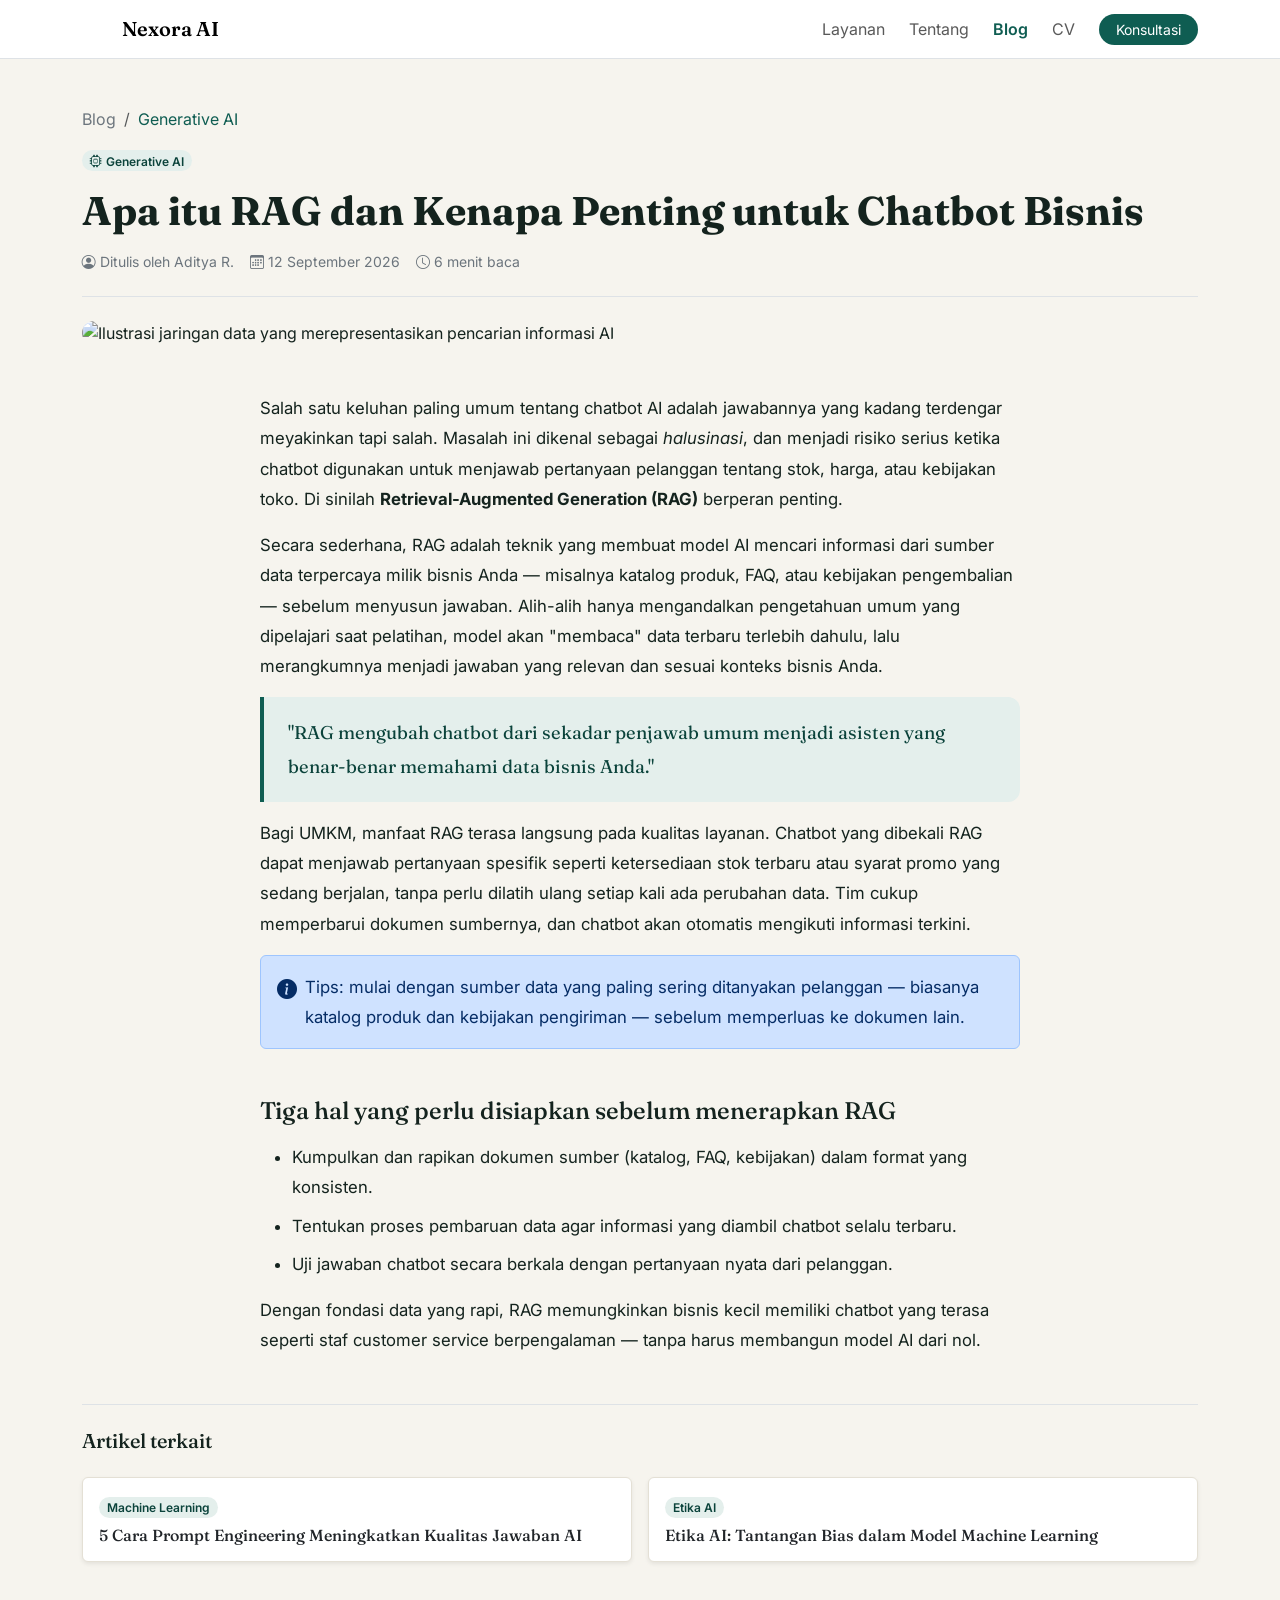
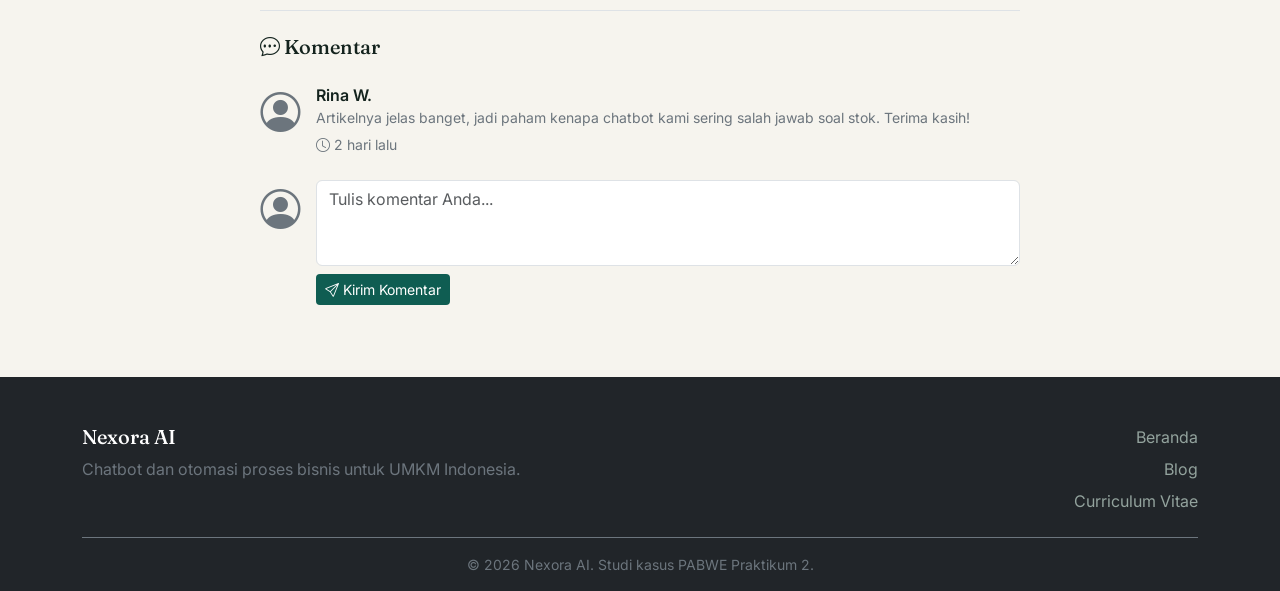
==== blog-detail.html @ dffb04f4 "Upload pertama" ====
<!doctype html>
<html lang="id">
  <head>
    <meta charset="UTF-8" />
    <meta name="viewport" content="width=device-width, initial-scale=1.0" />
    <title>Apa itu RAG dan Kenapa Penting untuk Chatbot Bisnis — Nexora AI</title>

    <link
      href="https://cdn.jsdelivr.net/npm/bootstrap@5.3.8/dist/css/bootstrap.min.css"
      rel="stylesheet"
      crossorigin="anonymous"
    />
    <link
      rel="stylesheet"
      href="https://cdn.jsdelivr.net/npm/bootstrap-icons@1.13.1/font/bootstrap-icons.min.css"
    />
    <link rel="preconnect" href="https://fonts.googleapis.com" />
    <link
      href="https://fonts.googleapis.com/css2?family=Fraunces:opsz,wght@9..144,600;9..144,700&family=Inter:wght@400;500;600;700&display=swap"
      rel="stylesheet"
    />

    <style>
      :root {
        --brand: #0f5d52;
        --brand-dark: #0b433b;
        --brand-soft: #e4efec;
        --accent: #f2a93b;
        --ink: #14231e;
      }
      html { scroll-behavior: smooth; }
      body { font-family: "Inter", sans-serif; color: var(--ink); background: #f6f4ee; }
      h1, h2, h3, .brand-font { font-family: "Fraunces", serif; }
      .navbar-brand { font-family: "Fraunces", serif; font-weight: 600; }
      .btn-brand { background: var(--brand); color: #fff; }
      .btn-brand:hover { background: var(--brand-dark); color: #fff; }
      .text-brand { color: var(--brand) !important; }
      .bg-brand-soft { background: var(--brand-soft) !important; }
      .badge-tag { background: var(--brand-soft); color: var(--brand-dark); font-weight: 600; }
      .cover-full { width: 100%; max-height: 420px; object-fit: cover; border-radius: 1rem; }
      article.post-body { max-width: 760px; margin-inline: auto; font-size: 1.05rem; line-height: 1.8; }
      article.post-body blockquote { border-left: 4px solid var(--brand); background: var(--brand-soft); padding: 1.2rem 1.5rem; border-radius: 0 .75rem .75rem 0; font-family: "Fraunces", serif; font-size: 1.15rem; color: var(--brand-dark); }
      .related-card { transition: transform .2s ease; border: 1px solid #e4e0d5; }
      .related-card:hover { transform: translateY(-4px); }
      footer a { color: #93a39d; text-decoration: none; }
      footer a:hover { color: var(--accent); }
    </style>
  </head>

  <body>
    <!-- ===================== NAVBAR ===================== -->
    <nav class="navbar navbar-expand-lg sticky-top bg-white border-bottom">
      <div class="container">
        <a class="navbar-brand d-flex align-items-center gap-2" href="index.html">
          <span class="d-inline-flex align-items-center justify-content-center bg-brand rounded" style="width:32px;height:32px;">
            <svg width="18" height="18" viewBox="0 0 24 24" fill="none" xmlns="http://www.w3.org/2000/svg">
              <path d="M12 3L20 7.5V16.5L12 21L4 16.5V7.5L12 3Z" stroke="white" stroke-width="1.6" stroke-linejoin="round"/>
              <circle cx="12" cy="12" r="2.4" fill="white"/>
            </svg>
          </span>
          Nexora AI
        </a>
        <button class="navbar-toggler" type="button" data-bs-toggle="collapse" data-bs-target="#navMain">
          <span class="navbar-toggler-icon"></span>
        </button>
        <div class="collapse navbar-collapse" id="navMain">
          <ul class="navbar-nav ms-auto align-items-lg-center gap-lg-2">
            <li class="nav-item"><a class="nav-link" href="index.html#layanan">Layanan</a></li>
            <li class="nav-item"><a class="nav-link" href="index.html#tentang">Tentang</a></li>
            <li class="nav-item"><a class="nav-link active fw-semibold text-brand" href="blog.html">Blog</a></li>
            <li class="nav-item"><a class="nav-link" href="cv.html">CV</a></li>
            <li class="nav-item ms-lg-2">
              <a class="btn btn-brand btn-sm rounded-pill px-3" href="index.html#kontak">Konsultasi</a>
            </li>
          </ul>
        </div>
      </div>
    </nav>

    <main class="py-5">
      <div class="container">
        <!-- Breadcrumb -->
        <nav aria-label="breadcrumb" class="mb-3">
          <ol class="breadcrumb small">
            <li class="breadcrumb-item"><a href="blog.html" class="text-secondary text-decoration-none">Blog</a></li>
            <li class="breadcrumb-item active text-brand" aria-current="page">Generative AI</li>
          </ol>
        </nav>

        <span class="badge badge-tag rounded-pill mb-3"><i class="bi bi-cpu me-1"></i>Generative AI</span>
        <h1 class="fw-bold mb-3">Apa itu RAG dan Kenapa Penting untuk Chatbot Bisnis</h1>

        <div class="d-flex flex-wrap align-items-center gap-3 text-secondary small mb-4 pb-4 border-bottom">
          <span><i class="bi bi-person-circle me-1"></i>Ditulis oleh Aditya R.</span>
          <span><i class="bi bi-calendar3 me-1"></i>12 September 2026</span>
          <span><i class="bi bi-clock me-1"></i>6 menit baca</span>
        </div>

        <img
          src="https://images.unsplash.com/photo-1677442136019-21780ecad995?q=80&w=1400&auto=format&fit=crop"
          class="cover-full mb-5"
          alt="Ilustrasi jaringan data yang merepresentasikan pencarian informasi AI"
        />

        <article class="post-body">
          <p>
            Salah satu keluhan paling umum tentang chatbot AI adalah jawabannya
            yang kadang terdengar meyakinkan tapi salah. Masalah ini dikenal
            sebagai <em>halusinasi</em>, dan menjadi risiko serius ketika
            chatbot digunakan untuk menjawab pertanyaan pelanggan tentang
            stok, harga, atau kebijakan toko. Di sinilah <strong>Retrieval-Augmented
            Generation (RAG)</strong> berperan penting.
          </p>

          <p>
            Secara sederhana, RAG adalah teknik yang membuat model AI mencari
            informasi dari sumber data terpercaya milik bisnis Anda —
            misalnya katalog produk, FAQ, atau kebijakan pengembalian —
            sebelum menyusun jawaban. Alih-alih hanya mengandalkan pengetahuan
            umum yang dipelajari saat pelatihan, model akan "membaca" data
            terbaru terlebih dahulu, lalu merangkumnya menjadi jawaban yang
            relevan dan sesuai konteks bisnis Anda.
          </p>

          <blockquote>
            "RAG mengubah chatbot dari sekadar penjawab umum menjadi asisten
            yang benar-benar memahami data bisnis Anda."
          </blockquote>

          <p>
            Bagi UMKM, manfaat RAG terasa langsung pada kualitas layanan.
            Chatbot yang dibekali RAG dapat menjawab pertanyaan spesifik
            seperti ketersediaan stok terbaru atau syarat promo yang sedang
            berjalan, tanpa perlu dilatih ulang setiap kali ada perubahan
            data. Tim cukup memperbarui dokumen sumbernya, dan chatbot akan
            otomatis mengikuti informasi terkini.
          </p>

          <div class="alert alert-primary d-flex gap-2" role="alert">
            <i class="bi bi-info-circle-fill fs-5"></i>
            <div>
              Tips: mulai dengan sumber data yang paling sering ditanyakan
              pelanggan — biasanya katalog produk dan kebijakan pengiriman —
              sebelum memperluas ke dokumen lain.
            </div>
          </div>

          <h2 class="h4 mt-5 mb-3">Tiga hal yang perlu disiapkan sebelum menerapkan RAG</h2>
          <ul>
            <li class="mb-2">Kumpulkan dan rapikan dokumen sumber (katalog, FAQ, kebijakan) dalam format yang konsisten.</li>
            <li class="mb-2">Tentukan proses pembaruan data agar informasi yang diambil chatbot selalu terbaru.</li>
            <li class="mb-2">Uji jawaban chatbot secara berkala dengan pertanyaan nyata dari pelanggan.</li>
          </ul>

          <p>
            Dengan fondasi data yang rapi, RAG memungkinkan bisnis kecil
            memiliki chatbot yang terasa seperti staf customer service
            berpengalaman — tanpa harus membangun model AI dari nol.
          </p>
        </article>

        <!-- Artikel terkait -->
        <section class="mt-5 pt-4 border-top">
          <h2 class="h5 mb-4">Artikel terkait</h2>
          <div class="row g-3">
            <div class="col-md-6">
              <a href="blog-detail.html" class="text-decoration-none text-dark">
                <div class="card related-card h-100 shadow-sm">
                  <div class="card-body">
                    <span class="badge badge-tag rounded-pill mb-2">Machine Learning</span>
                    <h3 class="h6 mb-0">5 Cara Prompt Engineering Meningkatkan Kualitas Jawaban AI</h3>
                  </div>
                </div>
              </a>
            </div>
            <div class="col-md-6">
              <a href="blog-detail.html" class="text-decoration-none text-dark">
                <div class="card related-card h-100 shadow-sm">
                  <div class="card-body">
                    <span class="badge badge-tag rounded-pill mb-2">Etika AI</span>
                    <h3 class="h6 mb-0">Etika AI: Tantangan Bias dalam Model Machine Learning</h3>
                  </div>
                </div>
              </a>
            </div>
          </div>
        </section>

        <!-- Komentar -->
        <section class="mt-5 pt-4 border-top" style="max-width: 760px; margin-inline: auto;">
          <h2 class="h5 mb-4"><i class="bi bi-chat-dots me-1"></i>Komentar</h2>

          <div class="d-flex gap-3 mb-4">
            <i class="bi bi-person-circle fs-1 text-secondary"></i>
            <div class="flex-grow-1">
              <div class="fw-semibold">Rina W.</div>
              <p class="text-secondary small mb-1">Artikelnya jelas banget, jadi paham kenapa chatbot kami sering salah jawab soal stok. Terima kasih!</p>
              <span class="text-secondary small"><i class="bi bi-clock me-1"></i>2 hari lalu</span>
            </div>
          </div>

          <form action="#" method="post" class="d-flex gap-3">
            <i class="bi bi-person-circle fs-1 text-secondary"></i>
            <div class="flex-grow-1">
              <textarea class="form-control mb-2" rows="3" placeholder="Tulis komentar Anda..."></textarea>
              <button type="submit" class="btn btn-brand btn-sm">
                <i class="bi bi-send me-1"></i>Kirim Komentar
              </button>
            </div>
          </form>
        </section>
      </div>
    </main>

    <!-- ===================== FOOTER ===================== -->
    <footer class="bg-dark text-white pt-5 pb-3 mt-4">
      <div class="container">
        <div class="row g-4 mb-4">
          <div class="col-md-5">
            <h2 class="h5 brand-font">Nexora AI</h2>
            <p class="text-secondary">Chatbot dan otomasi proses bisnis untuk UMKM Indonesia.</p>
          </div>
          <div class="col-md-4 offset-md-3 text-md-end">
            <a href="index.html" class="d-block mb-2">Beranda</a>
            <a href="blog.html" class="d-block mb-2">Blog</a>
            <a href="cv.html" class="d-block">Curriculum Vitae</a>
          </div>
        </div>
        <div class="border-top border-secondary pt-3 text-center text-secondary small">
          © 2026 Nexora AI. Studi kasus PABWE Praktikum 2.
        </div>
      </div>
    </footer>

    <script
      src="https://cdn.jsdelivr.net/npm/bootstrap@5.3.8/dist/js/bootstrap.bundle.min.js"
      crossorigin="anonymous"
    ></script>
  </body>
</html>
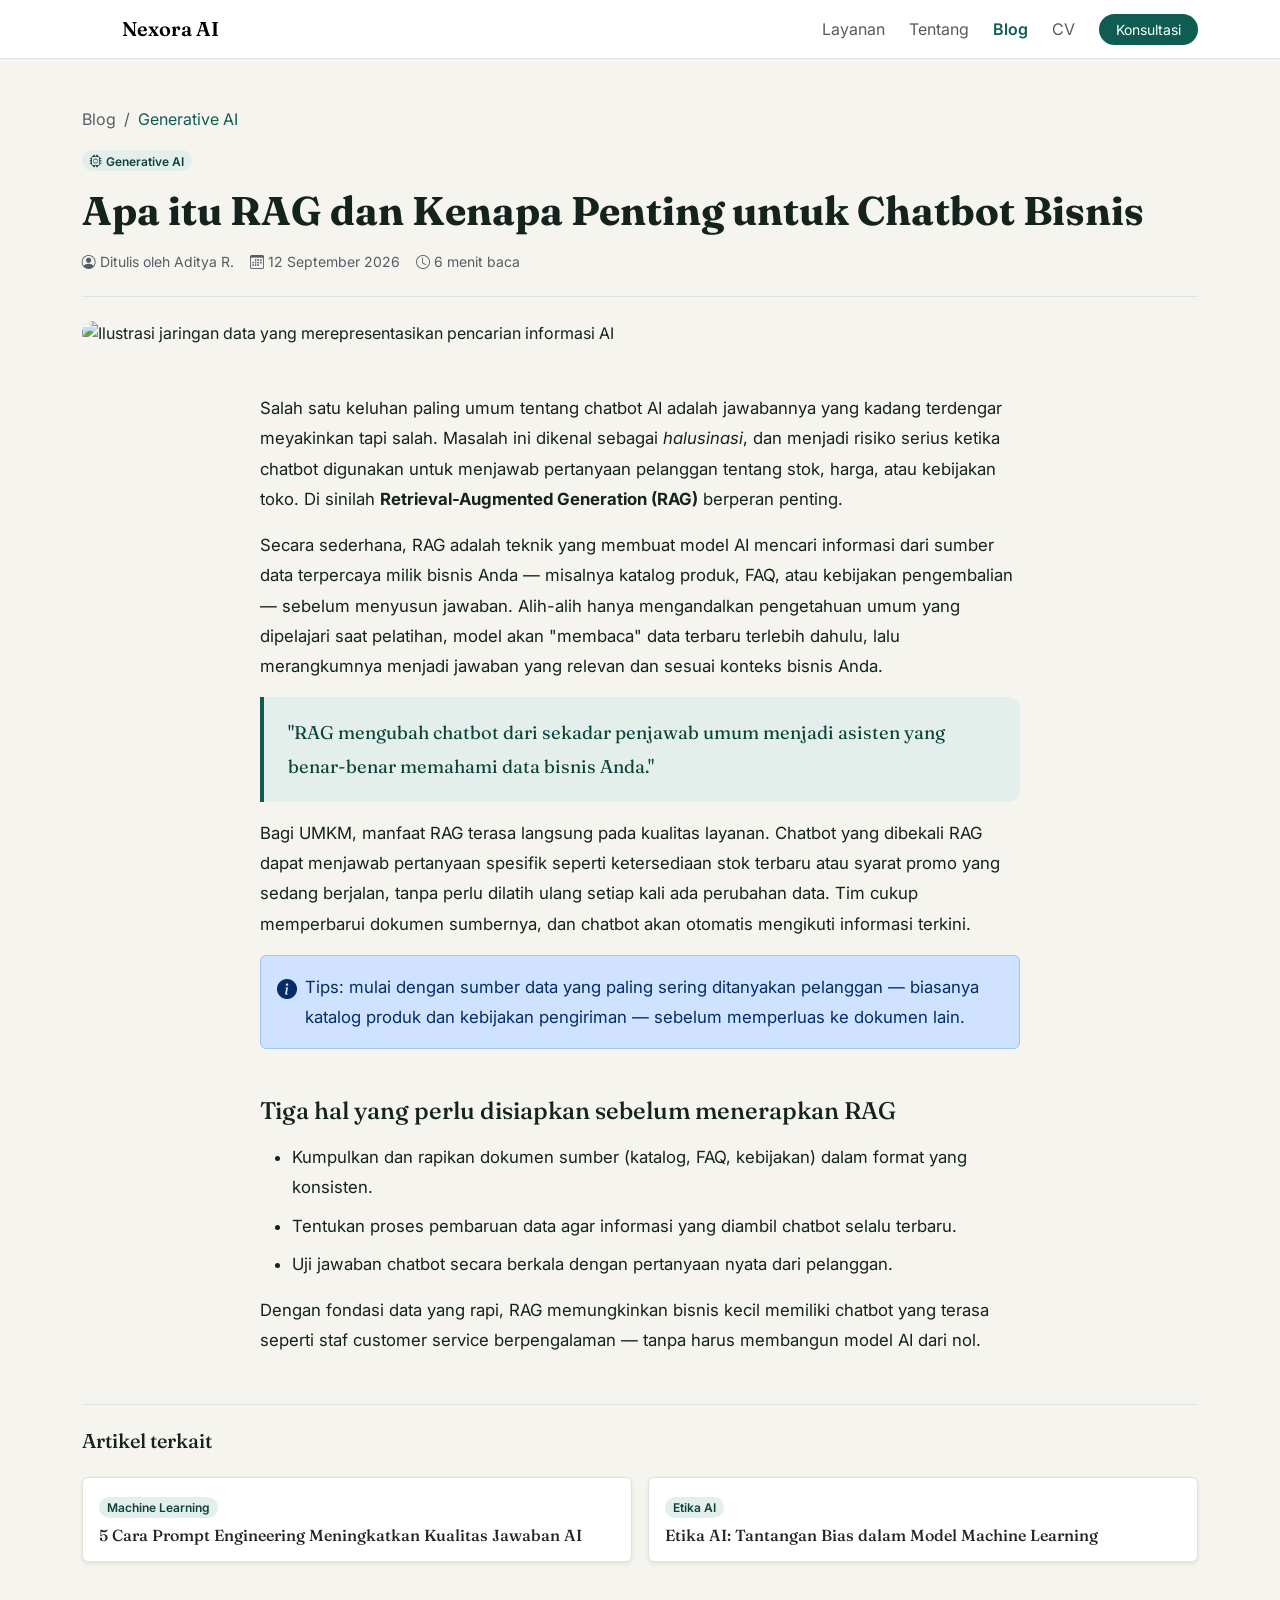
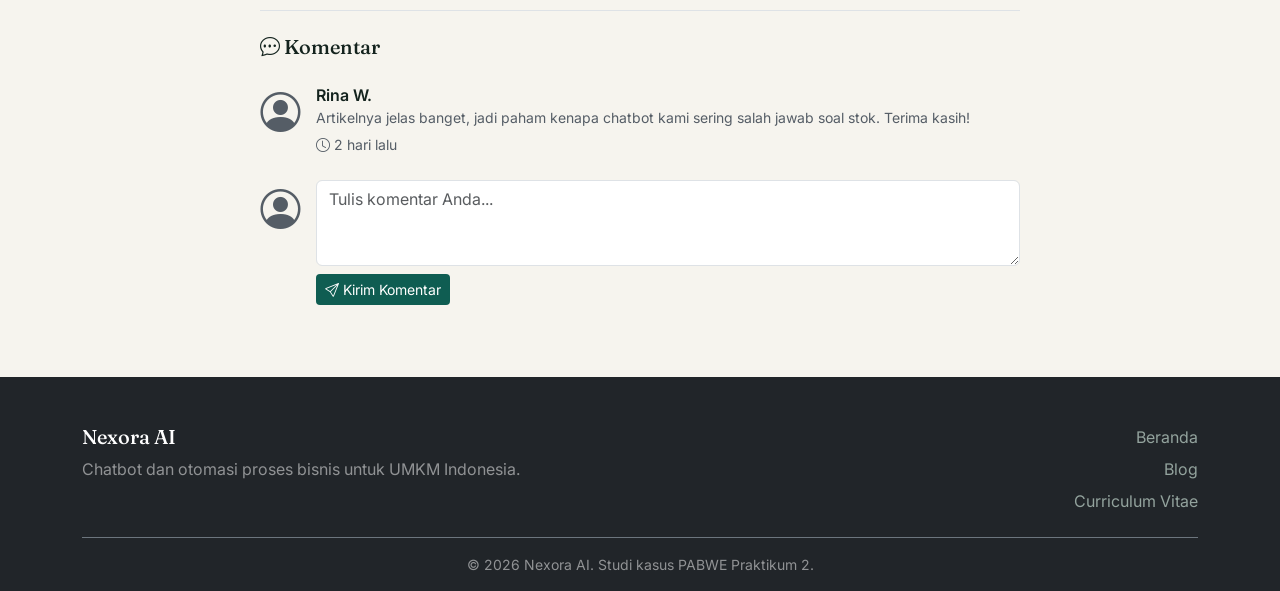
==== commit 03f53e34: "Fix final accessibility Lighthouse" ====
--- a/blog-detail.html
+++ b/blog-detail.html
@@ -44,6 +44,9 @@
       .related-card:hover { transform: translateY(-4px); }
       footer a { color: #93a39d; text-decoration: none; }
       footer a:hover { color: var(--accent); }
+      
+      /* PERBAIKAN AKSESIBILITAS KONTRAS WARNA */
+      .text-secondary { color: #555d66 !important; }
     </style>
   </head>
 
@@ -60,7 +63,7 @@
           </span>
           Nexora AI
         </a>
-        <button class="navbar-toggler" type="button" data-bs-toggle="collapse" data-bs-target="#navMain">
+        <button class="navbar-toggler" type="button" data-bs-toggle="collapse" data-bs-target="#navMain" aria-label="Toggle navigation">
           <span class="navbar-toggler-icon"></span>
         </button>
         <div class="collapse navbar-collapse" id="navMain">
@@ -218,7 +221,7 @@
         <div class="row g-4 mb-4">
           <div class="col-md-5">
             <h2 class="h5 brand-font">Nexora AI</h2>
-            <p class="text-secondary">Chatbot dan otomasi proses bisnis untuk UMKM Indonesia.</p>
+            <p class="text-white-50">Chatbot dan otomasi proses bisnis untuk UMKM Indonesia.</p>
           </div>
           <div class="col-md-4 offset-md-3 text-md-end">
             <a href="index.html" class="d-block mb-2">Beranda</a>
@@ -226,7 +229,7 @@
             <a href="cv.html" class="d-block">Curriculum Vitae</a>
           </div>
         </div>
-        <div class="border-top border-secondary pt-3 text-center text-secondary small">
+        <div class="border-top border-secondary pt-3 text-center text-white-50 small">
           © 2026 Nexora AI. Studi kasus PABWE Praktikum 2.
         </div>
       </div>
@@ -237,4 +240,4 @@
       crossorigin="anonymous"
     ></script>
   </body>
-</html>
+</html>
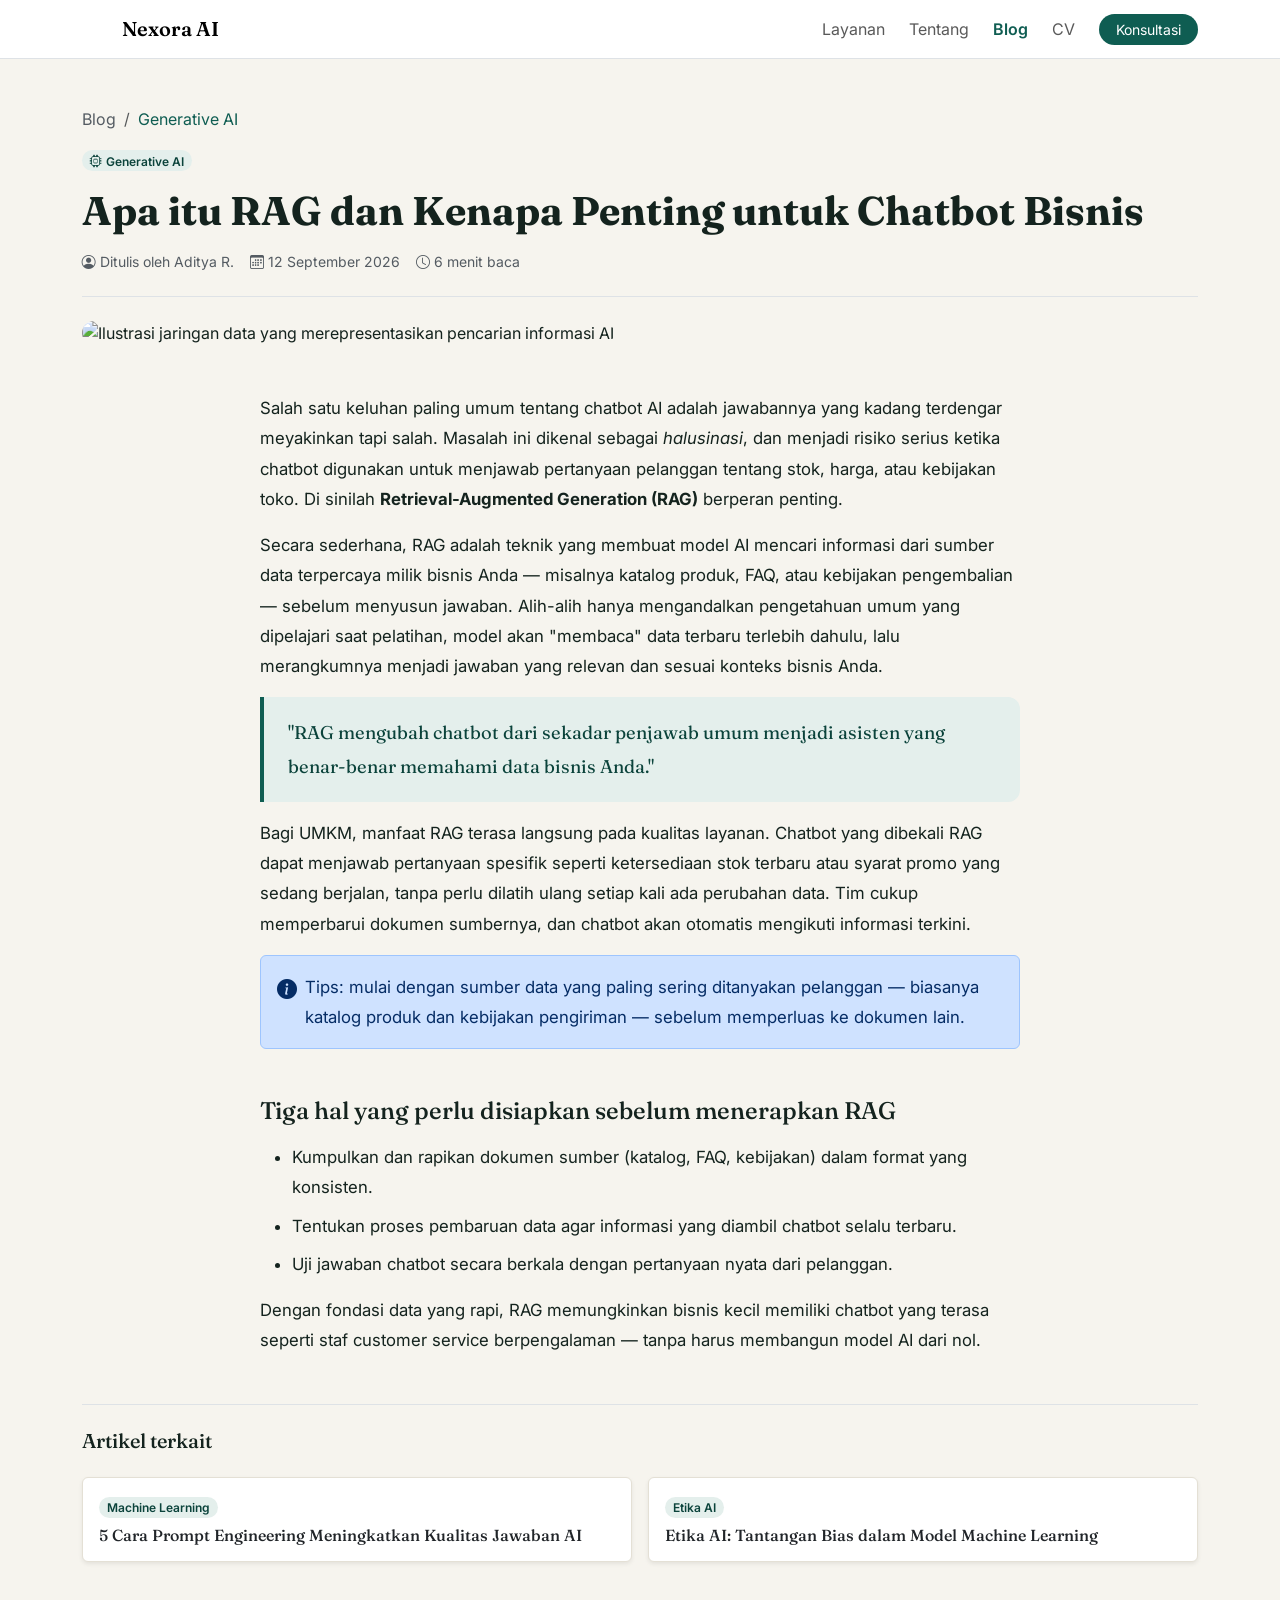
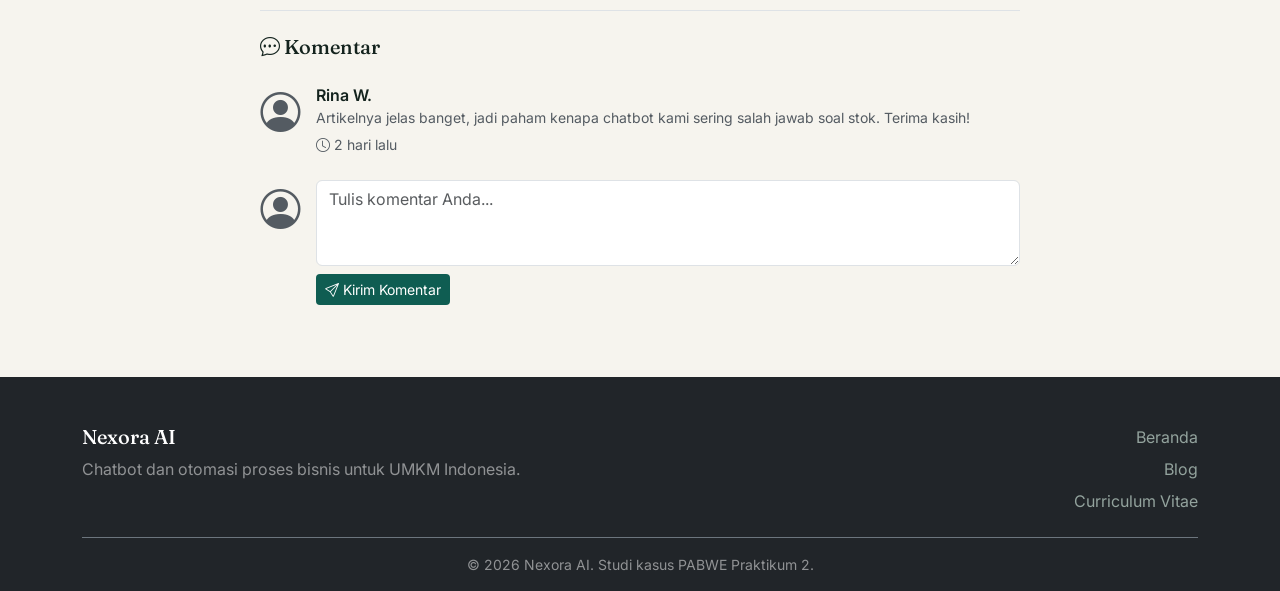
==== commit 5c77d876: "Fix final accessibility Lighthouse" ====
--- a/blog-detail.html
+++ b/blog-detail.html
@@ -46,12 +46,11 @@
       footer a:hover { color: var(--accent); }
       
       /* PERBAIKAN AKSESIBILITAS KONTRAS WARNA */
-      .text-secondary { color: #555d66 !important; }
+      .text-secondary { color: #545b62 !important; }
     </style>
   </head>
 
   <body>
-    <!-- ===================== NAVBAR ===================== -->
     <nav class="navbar navbar-expand-lg sticky-top bg-white border-bottom">
       <div class="container">
         <a class="navbar-brand d-flex align-items-center gap-2" href="index.html">
@@ -82,7 +81,6 @@
 
     <main class="py-5">
       <div class="container">
-        <!-- Breadcrumb -->
         <nav aria-label="breadcrumb" class="mb-3">
           <ol class="breadcrumb small">
             <li class="breadcrumb-item"><a href="blog.html" class="text-secondary text-decoration-none">Blog</a></li>
@@ -162,7 +160,6 @@
           </p>
         </article>
 
-        <!-- Artikel terkait -->
         <section class="mt-5 pt-4 border-top">
           <h2 class="h5 mb-4">Artikel terkait</h2>
           <div class="row g-3">
@@ -189,7 +186,6 @@
           </div>
         </section>
 
-        <!-- Komentar -->
         <section class="mt-5 pt-4 border-top" style="max-width: 760px; margin-inline: auto;">
           <h2 class="h5 mb-4"><i class="bi bi-chat-dots me-1"></i>Komentar</h2>
 
@@ -215,7 +211,6 @@
       </div>
     </main>
 
-    <!-- ===================== FOOTER ===================== -->
     <footer class="bg-dark text-white pt-5 pb-3 mt-4">
       <div class="container">
         <div class="row g-4 mb-4">
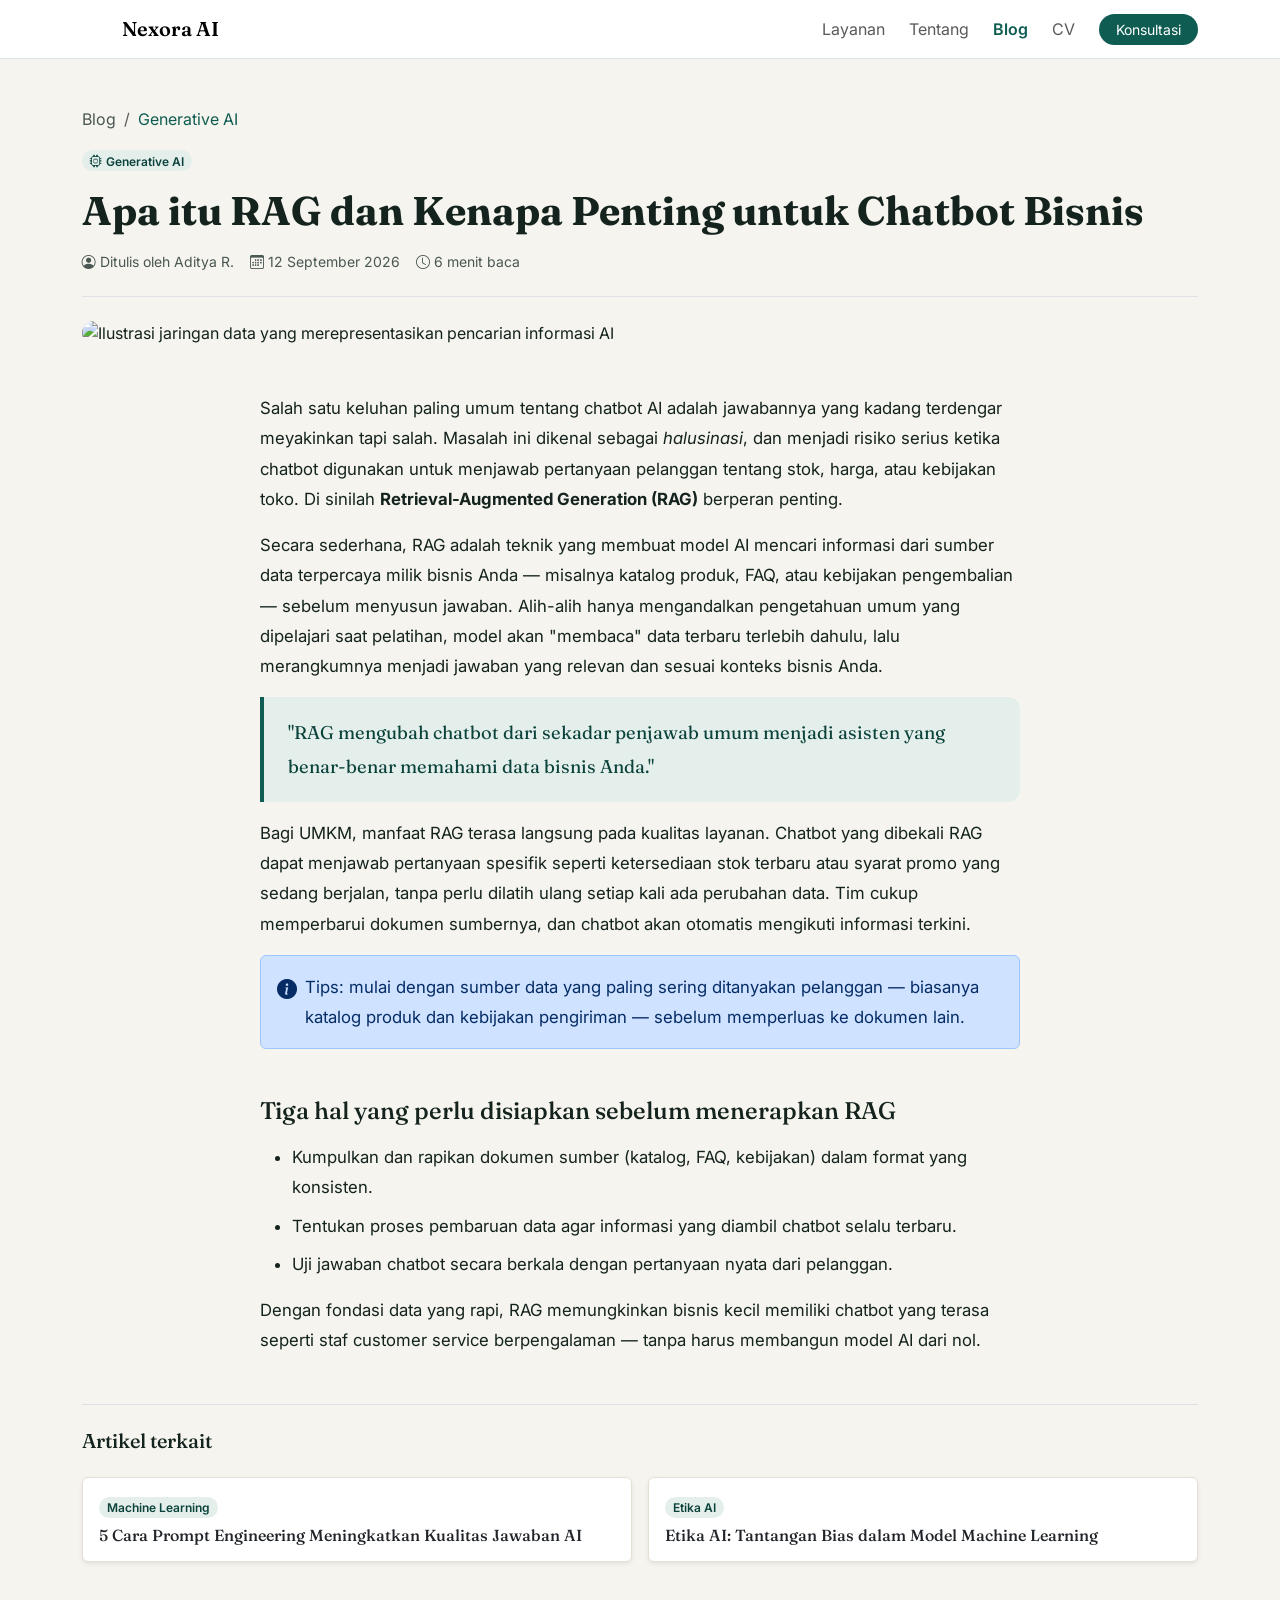
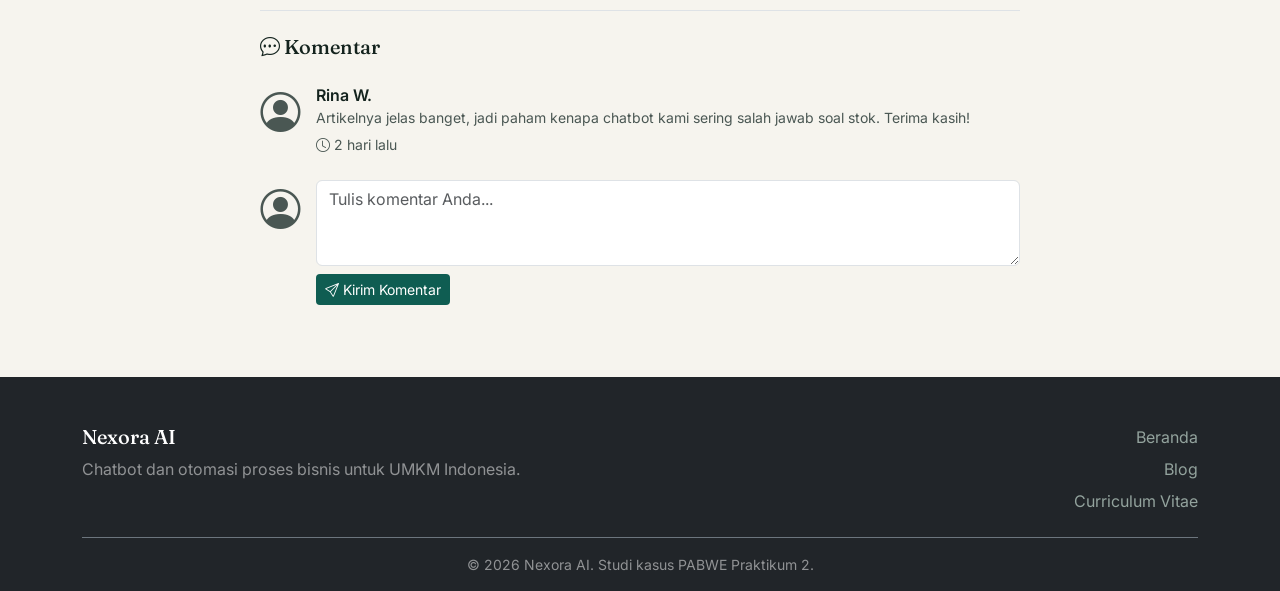
==== commit 9dd70e40: "Solusi final aksesibilitas paksa warna" ====
--- a/blog-detail.html
+++ b/blog-detail.html
@@ -5,29 +5,13 @@
     <meta name="viewport" content="width=device-width, initial-scale=1.0" />
     <title>Apa itu RAG dan Kenapa Penting untuk Chatbot Bisnis — Nexora AI</title>
 
-    <link
-      href="https://cdn.jsdelivr.net/npm/bootstrap@5.3.8/dist/css/bootstrap.min.css"
-      rel="stylesheet"
-      crossorigin="anonymous"
-    />
-    <link
-      rel="stylesheet"
-      href="https://cdn.jsdelivr.net/npm/bootstrap-icons@1.13.1/font/bootstrap-icons.min.css"
-    />
+    <link href="https://cdn.jsdelivr.net/npm/bootstrap@5.3.8/dist/css/bootstrap.min.css" rel="stylesheet" crossorigin="anonymous" />
+    <link rel="stylesheet" href="https://cdn.jsdelivr.net/npm/bootstrap-icons@1.13.1/font/bootstrap-icons.min.css" />
     <link rel="preconnect" href="https://fonts.googleapis.com" />
-    <link
-      href="https://fonts.googleapis.com/css2?family=Fraunces:opsz,wght@9..144,600;9..144,700&family=Inter:wght@400;500;600;700&display=swap"
-      rel="stylesheet"
-    />
+    <link href="https://fonts.googleapis.com/css2?family=Fraunces:opsz,wght@9..144,600;9..144,700&family=Inter:wght@400;500;600;700&display=swap" rel="stylesheet" />
 
     <style>
-      :root {
-        --brand: #0f5d52;
-        --brand-dark: #0b433b;
-        --brand-soft: #e4efec;
-        --accent: #f2a93b;
-        --ink: #14231e;
-      }
+      :root { --brand: #0f5d52; --brand-dark: #0b433b; --brand-soft: #e4efec; --accent: #f2a93b; --ink: #14231e; }
       html { scroll-behavior: smooth; }
       body { font-family: "Inter", sans-serif; color: var(--ink); background: #f6f4ee; }
       h1, h2, h3, .brand-font { font-family: "Fraunces", serif; }
@@ -45,8 +29,8 @@
       footer a { color: #93a39d; text-decoration: none; }
       footer a:hover { color: var(--accent); }
       
-      /* PERBAIKAN AKSESIBILITAS KONTRAS WARNA */
-      .text-secondary { color: #545b62 !important; }
+      /* CLASS PENGGANTI AGAR KONTRAS LULUS AXE CORE */
+      .text-accessible { color: #4a5753 !important; }
     </style>
   </head>
 
@@ -83,7 +67,7 @@
       <div class="container">
         <nav aria-label="breadcrumb" class="mb-3">
           <ol class="breadcrumb small">
-            <li class="breadcrumb-item"><a href="blog.html" class="text-secondary text-decoration-none">Blog</a></li>
+            <li class="breadcrumb-item"><a href="blog.html" class="text-accessible text-decoration-none">Blog</a></li>
             <li class="breadcrumb-item active text-brand" aria-current="page">Generative AI</li>
           </ol>
         </nav>
@@ -91,73 +75,30 @@
         <span class="badge badge-tag rounded-pill mb-3"><i class="bi bi-cpu me-1"></i>Generative AI</span>
         <h1 class="fw-bold mb-3">Apa itu RAG dan Kenapa Penting untuk Chatbot Bisnis</h1>
 
-        <div class="d-flex flex-wrap align-items-center gap-3 text-secondary small mb-4 pb-4 border-bottom">
+        <div class="d-flex flex-wrap align-items-center gap-3 text-accessible small mb-4 pb-4 border-bottom">
           <span><i class="bi bi-person-circle me-1"></i>Ditulis oleh Aditya R.</span>
           <span><i class="bi bi-calendar3 me-1"></i>12 September 2026</span>
           <span><i class="bi bi-clock me-1"></i>6 menit baca</span>
         </div>
 
-        <img
-          src="https://images.unsplash.com/photo-1677442136019-21780ecad995?q=80&w=1400&auto=format&fit=crop"
-          class="cover-full mb-5"
-          alt="Ilustrasi jaringan data yang merepresentasikan pencarian informasi AI"
-        />
+        <img src="https://images.unsplash.com/photo-1677442136019-21780ecad995?q=80&w=1400&auto=format&fit=crop" class="cover-full mb-5" alt="Ilustrasi jaringan data yang merepresentasikan pencarian informasi AI" />
 
         <article class="post-body">
-          <p>
-            Salah satu keluhan paling umum tentang chatbot AI adalah jawabannya
-            yang kadang terdengar meyakinkan tapi salah. Masalah ini dikenal
-            sebagai <em>halusinasi</em>, dan menjadi risiko serius ketika
-            chatbot digunakan untuk menjawab pertanyaan pelanggan tentang
-            stok, harga, atau kebijakan toko. Di sinilah <strong>Retrieval-Augmented
-            Generation (RAG)</strong> berperan penting.
-          </p>
-
-          <p>
-            Secara sederhana, RAG adalah teknik yang membuat model AI mencari
-            informasi dari sumber data terpercaya milik bisnis Anda —
-            misalnya katalog produk, FAQ, atau kebijakan pengembalian —
-            sebelum menyusun jawaban. Alih-alih hanya mengandalkan pengetahuan
-            umum yang dipelajari saat pelatihan, model akan "membaca" data
-            terbaru terlebih dahulu, lalu merangkumnya menjadi jawaban yang
-            relevan dan sesuai konteks bisnis Anda.
-          </p>
-
-          <blockquote>
-            "RAG mengubah chatbot dari sekadar penjawab umum menjadi asisten
-            yang benar-benar memahami data bisnis Anda."
-          </blockquote>
-
-          <p>
-            Bagi UMKM, manfaat RAG terasa langsung pada kualitas layanan.
-            Chatbot yang dibekali RAG dapat menjawab pertanyaan spesifik
-            seperti ketersediaan stok terbaru atau syarat promo yang sedang
-            berjalan, tanpa perlu dilatih ulang setiap kali ada perubahan
-            data. Tim cukup memperbarui dokumen sumbernya, dan chatbot akan
-            otomatis mengikuti informasi terkini.
-          </p>
-
+          <p>Salah satu keluhan paling umum tentang chatbot AI adalah jawabannya yang kadang terdengar meyakinkan tapi salah. Masalah ini dikenal sebagai <em>halusinasi</em>, dan menjadi risiko serius ketika chatbot digunakan untuk menjawab pertanyaan pelanggan tentang stok, harga, atau kebijakan toko. Di sinilah <strong>Retrieval-Augmented Generation (RAG)</strong> berperan penting.</p>
+          <p>Secara sederhana, RAG adalah teknik yang membuat model AI mencari informasi dari sumber data terpercaya milik bisnis Anda — misalnya katalog produk, FAQ, atau kebijakan pengembalian — sebelum menyusun jawaban. Alih-alih hanya mengandalkan pengetahuan umum yang dipelajari saat pelatihan, model akan "membaca" data terbaru terlebih dahulu, lalu merangkumnya menjadi jawaban yang relevan dan sesuai konteks bisnis Anda.</p>
+          <blockquote>"RAG mengubah chatbot dari sekadar penjawab umum menjadi asisten yang benar-benar memahami data bisnis Anda."</blockquote>
+          <p>Bagi UMKM, manfaat RAG terasa langsung pada kualitas layanan. Chatbot yang dibekali RAG dapat menjawab pertanyaan spesifik seperti ketersediaan stok terbaru atau syarat promo yang sedang berjalan, tanpa perlu dilatih ulang setiap kali ada perubahan data. Tim cukup memperbarui dokumen sumbernya, dan chatbot akan otomatis mengikuti informasi terkini.</p>
           <div class="alert alert-primary d-flex gap-2" role="alert">
             <i class="bi bi-info-circle-fill fs-5"></i>
-            <div>
-              Tips: mulai dengan sumber data yang paling sering ditanyakan
-              pelanggan — biasanya katalog produk dan kebijakan pengiriman —
-              sebelum memperluas ke dokumen lain.
-            </div>
+            <div>Tips: mulai dengan sumber data yang paling sering ditanyakan pelanggan — biasanya katalog produk dan kebijakan pengiriman — sebelum memperluas ke dokumen lain.</div>
           </div>
-
           <h2 class="h4 mt-5 mb-3">Tiga hal yang perlu disiapkan sebelum menerapkan RAG</h2>
           <ul>
             <li class="mb-2">Kumpulkan dan rapikan dokumen sumber (katalog, FAQ, kebijakan) dalam format yang konsisten.</li>
             <li class="mb-2">Tentukan proses pembaruan data agar informasi yang diambil chatbot selalu terbaru.</li>
             <li class="mb-2">Uji jawaban chatbot secara berkala dengan pertanyaan nyata dari pelanggan.</li>
           </ul>
-
-          <p>
-            Dengan fondasi data yang rapi, RAG memungkinkan bisnis kecil
-            memiliki chatbot yang terasa seperti staf customer service
-            berpengalaman — tanpa harus membangun model AI dari nol.
-          </p>
+          <p>Dengan fondasi data yang rapi, RAG memungkinkan bisnis kecil memiliki chatbot yang terasa seperti staf customer service berpengalaman — tanpa harus membangun model AI dari nol.</p>
         </article>
 
         <section class="mt-5 pt-4 border-top">
@@ -190,16 +131,16 @@
           <h2 class="h5 mb-4"><i class="bi bi-chat-dots me-1"></i>Komentar</h2>
 
           <div class="d-flex gap-3 mb-4">
-            <i class="bi bi-person-circle fs-1 text-secondary"></i>
+            <i class="bi bi-person-circle fs-1 text-accessible"></i>
             <div class="flex-grow-1">
               <div class="fw-semibold">Rina W.</div>
-              <p class="text-secondary small mb-1">Artikelnya jelas banget, jadi paham kenapa chatbot kami sering salah jawab soal stok. Terima kasih!</p>
-              <span class="text-secondary small"><i class="bi bi-clock me-1"></i>2 hari lalu</span>
+              <p class="text-accessible small mb-1">Artikelnya jelas banget, jadi paham kenapa chatbot kami sering salah jawab soal stok. Terima kasih!</p>
+              <span class="text-accessible small"><i class="bi bi-clock me-1"></i>2 hari lalu</span>
             </div>
           </div>
 
           <form action="#" method="post" class="d-flex gap-3">
-            <i class="bi bi-person-circle fs-1 text-secondary"></i>
+            <i class="bi bi-person-circle fs-1 text-accessible"></i>
             <div class="flex-grow-1">
               <textarea class="form-control mb-2" rows="3" placeholder="Tulis komentar Anda..."></textarea>
               <button type="submit" class="btn btn-brand btn-sm">
@@ -230,9 +171,6 @@
       </div>
     </footer>
 
-    <script
-      src="https://cdn.jsdelivr.net/npm/bootstrap@5.3.8/dist/js/bootstrap.bundle.min.js"
-      crossorigin="anonymous"
-    ></script>
+    <script src="https://cdn.jsdelivr.net/npm/bootstrap@5.3.8/dist/js/bootstrap.bundle.min.js" crossorigin="anonymous"></script>
   </body>
 </html>
